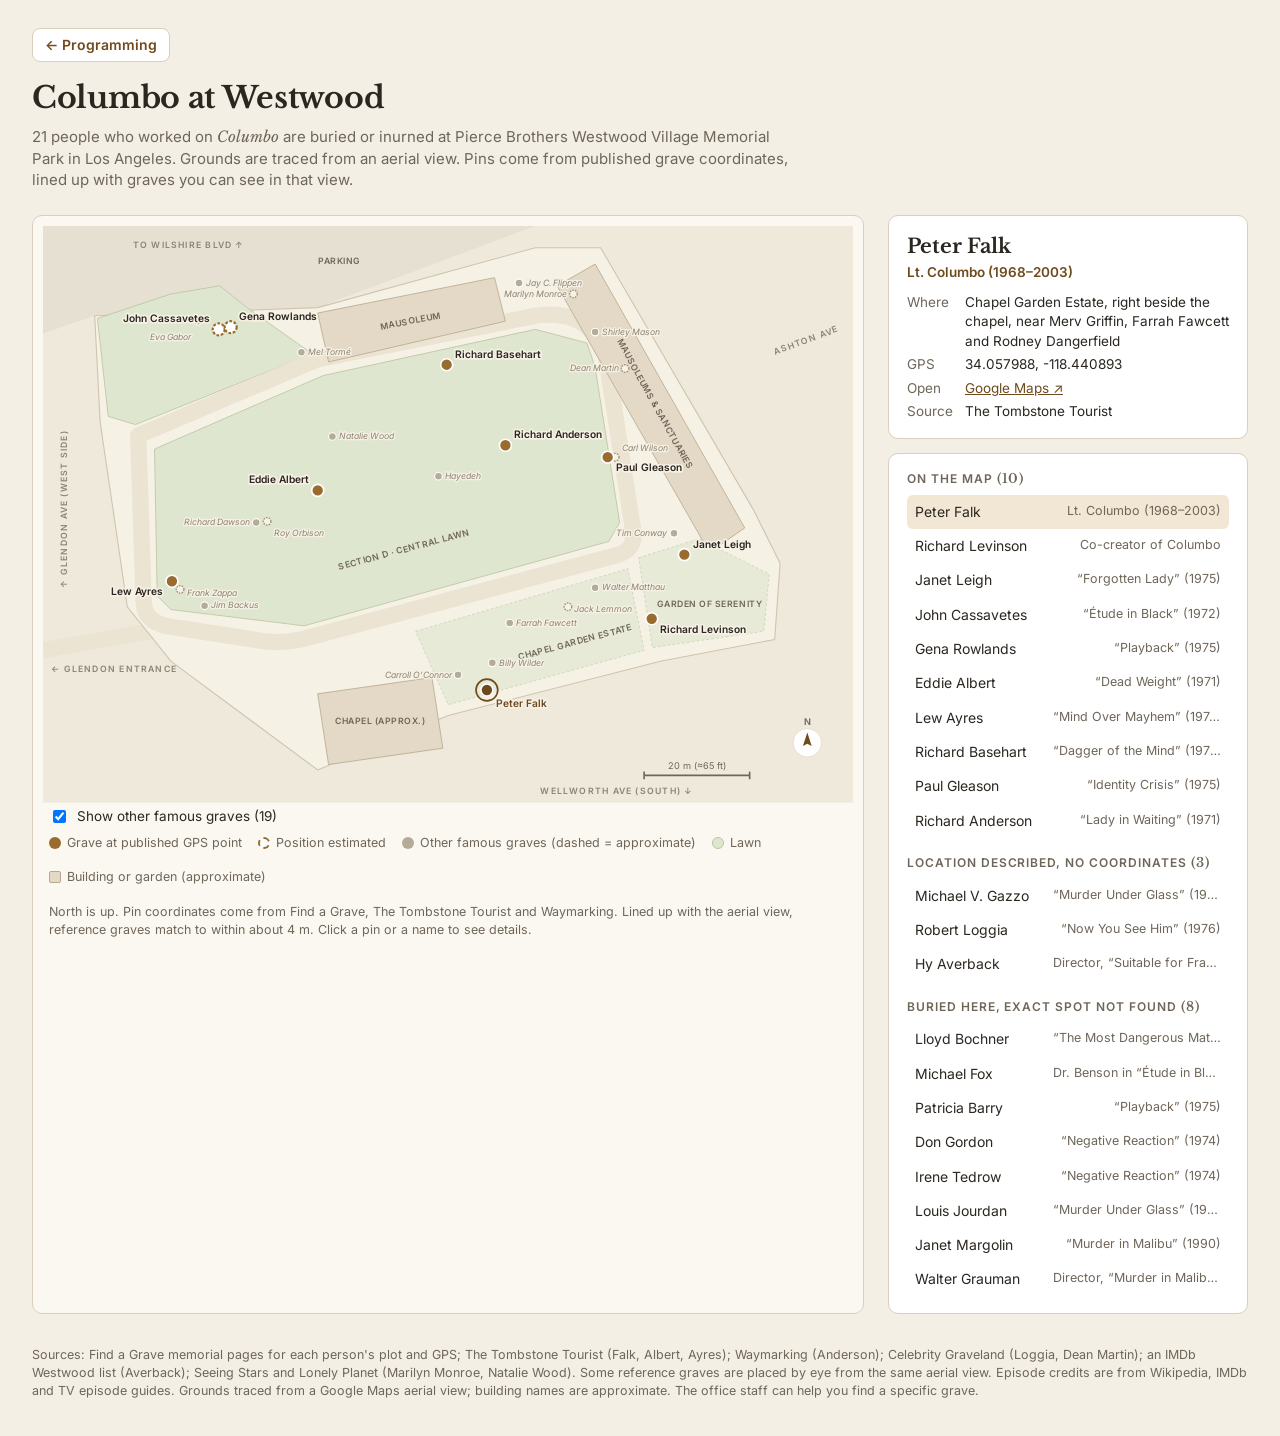
==== static/columbo-cemetery-map/index.html @ 39c3cc7c "Programming: add the Columbo Cemetery Map Co-Authored-By: Claude Opus 5.5 <noreply@anthropic.com>" ====
<!DOCTYPE html>
<html lang="en">
<head>
<meta charset="utf-8">
<meta name="viewport" content="width=device-width, initial-scale=1">
<title>Columbo at Westwood: A Grave Map</title>
<link rel="preconnect" href="https://fonts.googleapis.com">
<link href="https://fonts.googleapis.com/css2?family=Libre+Baskerville:ital,wght@0,400;0,700;1,400&family=Inter:wght@400;500;600&display=swap" rel="stylesheet">
<style>
  :root{
    --paper:#f4efe4; --ink:#2b2620; --muted:#6f665a; --line:#d8cfbd;
    --lawn:#dfe6cf; --lawn-edge:#b9c59f; --road:#ece4d3; --bldg:#e3d9c6; --bldg-edge:#b8a98d;
    --coat:#9a6b2f; --coat-dark:#6e4a1d; --pin-soft:#c9a46a;
  }
  *{box-sizing:border-box}
  html,body{margin:0;background:var(--paper);color:var(--ink);font-family:Inter,system-ui,sans-serif;font-size:15px;line-height:1.45}
  header{padding:28px 32px 8px;max-width:1280px;margin:0 auto}
  .back{display:inline-block;margin:0 0 14px;color:var(--coat-dark);font-weight:600;font-size:14px;text-decoration:none;border:1px solid var(--line);border-radius:8px;padding:6px 12px;background:#fff}
  .back:hover{background:#f1e7d4}
  h1{font-family:"Libre Baskerville",Georgia,serif;font-weight:700;font-size:30px;margin:0 0 6px;letter-spacing:-.01em}
  .dek{color:var(--muted);margin:0;max-width:760px}
  .dek em{font-family:"Libre Baskerville",Georgia,serif}
  main{display:grid;grid-template-columns:minmax(0,1fr) 360px;gap:24px;padding:16px 32px 32px;max-width:1280px;margin:0 auto}
  @media (max-width:900px){main{grid-template-columns:1fr;padding:12px 16px 24px}header{padding:20px 16px 4px}}
  .mapwrap{background:#fbf8f1;border:1px solid var(--line);border-radius:10px;padding:10px;position:relative}
  svg{width:100%;height:auto;display:block}
  .legend{display:flex;flex-wrap:wrap;gap:16px;font-size:12.5px;color:var(--muted);padding:8px 6px 2px}
  .legend span{display:inline-flex;align-items:center;gap:6px}
  .sw{width:12px;height:12px;border-radius:50%;display:inline-block}
  .note{font-size:12.5px;color:var(--muted);padding:2px 6px 4px}
  .pin{cursor:pointer}
  .pin circle.dot{fill:var(--coat);stroke:#fff;stroke-width:3;transition:r .15s}
  .pin.approx circle.dot{fill:#fff;stroke:var(--coat);stroke-width:4;stroke-dasharray:5 3}
  .pin text{font-size:19px;font-weight:600;fill:var(--ink);paint-order:stroke;stroke:#f6f1e5;stroke-width:6px;stroke-linejoin:round;pointer-events:none}
  .pin.active circle.dot{fill:var(--coat-dark)}
  .pin.active text{fill:var(--coat-dark)}
  .pin:focus{outline:none}
  .pin:focus-visible circle.dot{stroke:var(--ink)}
  .ring{fill:none;stroke:var(--coat-dark);stroke-width:3;opacity:0}
  .pin.active .ring{opacity:1}
  .area-label{font-size:16px;fill:var(--muted);letter-spacing:.06em;text-transform:uppercase;font-weight:600}
  .ref{cursor:pointer}.reflabel{font-size:16px;font-style:italic;fill:#8d8371;paint-order:stroke;stroke:#f6f1e5;stroke-width:5px;stroke-linejoin:round}.ref.active .reflabel{fill:var(--ink);font-weight:600}.ref.active circle{fill:#6f665a}.toggle{display:flex;align-items:center;gap:8px;font-size:13.5px;color:var(--ink);padding:4px 6px 0;cursor:pointer}
  .street{font-size:16px;fill:#8d8371;letter-spacing:.14em;text-transform:uppercase;font-weight:600}
  aside{display:flex;flex-direction:column;gap:14px}
  .card{background:#fff;border:1px solid var(--line);border-radius:10px;padding:16px 18px}
  .card h2{font-family:"Libre Baskerville",Georgia,serif;font-size:20px;margin:0 0 2px}
  .card .role{color:var(--coat-dark);font-weight:600;font-size:13.5px;margin:0 0 10px}
  .card dl{margin:0;display:grid;grid-template-columns:auto 1fr;gap:4px 12px;font-size:13.5px}
  .card dt{color:var(--muted)}
  .card dd{margin:0}
  .card a{color:var(--coat-dark)}
  .card .empty{color:var(--muted);font-style:italic;margin:0}
  .list h3{font-size:12px;letter-spacing:.08em;text-transform:uppercase;color:var(--muted);margin:16px 0 6px;font-weight:600}
  .list h3:first-child{margin-top:0}
  .list ul{list-style:none;margin:0;padding:0}
  .list li button{all:unset;box-sizing:border-box;width:100%;display:flex;justify-content:space-between;gap:10px;padding:7px 8px;border-radius:6px;cursor:pointer;font-size:14px}
  .list li button:hover,.list li button.active{background:#f1e7d4}
  .list li button:focus-visible{outline:2px solid var(--coat)}
  .list .ep{color:var(--muted);font-size:12.5px;text-align:right;white-space:nowrap;overflow:hidden;text-overflow:ellipsis;max-width:55%}
  .count{font-family:"Libre Baskerville",Georgia,serif;font-size:13px;color:var(--muted)}
  footer{max-width:1280px;margin:0 auto;padding:0 32px 36px;font-size:12.5px;color:var(--muted)}
  footer a{color:var(--muted)}
</style>
</head>
<body>
<header>
  <a class="back" href="../programming/">← Programming</a>
  <h1>Columbo at Westwood</h1>
  <p class="dek">21 people who worked on <em>Columbo</em> are buried or inurned at Pierce Brothers Westwood Village Memorial Park in Los Angeles. Grounds are traced from an aerial view. Pins come from published grave coordinates, lined up with graves you can see in that view.</p>
</header>

<main>
  <section class="mapwrap" aria-label="Cemetery map">
    <svg id="map" viewBox="95 0 1489 1060" role="img" aria-label="Schematic map of Westwood Village Memorial Park with Columbo-related graves"></svg>
    <label class="toggle"><input type="checkbox" id="toggleRefs" checked> Show other famous graves (19)</label>
    <div class="legend">
      <span><i class="sw" style="background:var(--coat)"></i>Grave at published GPS point</span>
      <span><i class="sw" style="background:#fff;border:2px dashed var(--coat)"></i>Position estimated</span><span><i class="sw" style="background:#b5ab99"></i>Other famous graves (dashed = approximate)</span>
      <span><i class="sw" style="background:var(--lawn);border:1px solid var(--lawn-edge)"></i>Lawn</span>
      <span><i class="sw" style="background:var(--bldg);border:1px solid var(--bldg-edge);border-radius:2px"></i>Building or garden (approximate)</span>
    </div>
    <p class="note">North is up. Pin coordinates come from Find a Grave, The Tombstone Tourist and Waymarking. Lined up with the aerial view, reference graves match to within about 4 m. Click a pin or a name to see details.</p>
  </section>

  <aside>
    <div class="card" id="detail" aria-live="polite">
      <p class="empty">Pick someone on the map or in the list.</p>
    </div>
    <div class="card list" id="list"></div>
  </aside>
</main>

<footer>
  Sources: Find a Grave memorial pages for each person's plot and GPS; The Tombstone Tourist (Falk, Albert, Ayres); Waymarking (Anderson); Celebrity Graveland (Loggia, Dean Martin); an IMDb Westwood list (Averback); Seeing Stars and Lonely Planet (Marilyn Monroe, Natalie Wood). Some reference graves are placed by eye from the same aerial view. Episode credits are from Wikipedia, IMDb and TV episode guides. Grounds traced from a Google Maps aerial view; building names are approximate. The office staff can help you find a specific grave.
</footer>

<script>
const PEOPLE = [
  // ---- pinned (published GPS) ----
  {id:"falk", px:911, py:853, name:"Peter Falk", role:"Lt. Columbo (1968–2003)", lat:34.057988, lon:-118.440893, where:"Chapel Garden Estate, right beside the chapel, near Merv Griffin, Farrah Fawcett and Rodney Dangerfield", src:"The Tombstone Tourist", group:"pinned", lx:10, ly:20},
  {id:"levinson", px:1214, py:722, name:"Richard Levinson", role:"Co-creator of Columbo", lat:34.0580482, lon:-118.440567, where:"Garden of Serenity (new memorial garden)", src:"Find a Grave", group:"pinned", lx:10, ly:16},
  {id:"leigh", px:1274, py:604, name:"Janet Leigh", role:"“Forgotten Lady” (1975)", lat:34.0581392, lon:-118.4405086, where:"Garden of Serenity, wall niche, next to Jack Klugman", src:"Find a Grave", group:"pinned", lx:10, ly:-8},
  {id:"cassavetes", px:418, py:190, name:"John Cassavetes", role:"“Étude in Black” (1972)", lat:34.0588117, lon:-118.4414803, where:"Lot 308, beside his wife Gena Rowlands. Find a Grave's GPS point falls in the parking lot, so this pin is estimated: Lot 308 is two lots from Eva Gabor (Lot 306).", src:"Find a Grave (lot number)", group:"approx", dx:0, lx:-10, ly:-8, anchor:"end"},
  {id:"rowlands", px:440, py:186, name:"Gena Rowlands", role:"“Playback” (1975)", lat:34.0588117, lon:-118.4414803, where:"Lot 308, beside her husband John Cassavetes. Find a Grave's GPS point falls in the parking lot, so this pin is estimated: Lot 308 is two lots from Eva Gabor (Lot 306).", src:"Find a Grave (lot number)", group:"approx", dx:0, lx:10, ly:-8},
  {id:"albert", px:600, py:486, name:"Eddie Albert", role:"“Dead Weight” (1971)", lat:34.058354, lon:-118.441258, where:"Section D, the central lawn, slightly right of the large tree. Find a Grave lists it as Lot 61.", src:"The Tombstone Tourist / Find a Grave", group:"pinned", lx:-10, ly:-8, anchor:"end"},
  {id:"ayres", px:332, py:653, name:"Lew Ayres", role:"“Mind Over Mayhem” (1974)", lat:34.058257, lon:-118.441542, where:"Section D, about 20 ft into the lawn. Frank Zappa's unmarked grave is just to his right.", src:"The Tombstone Tourist", group:"pinned", lx:-10, ly:16, anchor:"end"},
  {id:"basehart", px:837, py:255, name:"Richard Basehart", role:"“Dagger of the Mind” (1972)", lat:34.0585115, lon:-118.4410107, where:"The small central ash garden, three down on the right", src:"Find a Grave", group:"pinned", lx:10, ly:-8},
  {id:"gleason", px:1133, py:425, name:"Paul Gleason", role:"“Identity Crisis” (1975)", lat:34.0583164, lon:-118.4406742, where:"Section D #40, directly left of Carl Wilson", src:"Find a Grave / Celebrity Graveland", group:"pinned", lx:10, ly:16},
  {id:"anderson", px:945, py:403, name:"Richard Anderson", role:"“Lady in Waiting” (1971)", lat:34.058367, lon:-118.440883, where:"Grave marker at the Waymarking coordinates (N 34° 03.502′ W 118° 26.453′)", src:"Waymarking", group:"pinned", lx:10, ly:-8},
  {id:"gazzo", name:"Michael V. Gazzo", role:"“Murder Under Glass” (1978)", where:"Room of Prayer, inside the mausoleum. Published coordinates for the room fall outside the grounds, so he isn't pinned.", src:"La Morgue Files", group:"described"},

  // ---- location described, no coordinates ----
  {id:"loggia", name:"Robert Loggia", role:"“Now You See Him” (1976)", where:"An outdoor corridor just south of the Sanctuary of Remembrance, on the east side of the park. Top row, on the right as you enter, two spaces from the far end.", src:"Celebrity Graveland", group:"described"},
  {id:"averback", name:"Hy Averback", role:"Director, “Suitable for Framing” (1971)", where:"Rear flower garden, wall niche", src:"IMDb Westwood list", group:"described"},

  // ---- interred here, plot not published ----
  {id:"bochner", name:"Lloyd Bochner", role:"“The Most Dangerous Match” (1973)", where:"Interred at Westwood; no published plot location found", src:"Wikipedia; Kurt's Historic Sites", group:"unknown"},
  {id:"fox", name:"Michael Fox", role:"Dr. Benson in “Étude in Black” & “The Most Dangerous Match”", where:"Interred at Westwood; no published plot location found", src:"Find a Grave memorial #11489706", group:"unknown"},
  {id:"barry", name:"Patricia Barry", role:"“Playback” (1975)", where:"Interred at Westwood; no published plot location found", src:"Wikipedia; Kurt's Historic Sites", group:"unknown"},
  {id:"gordon", name:"Don Gordon", role:"“Negative Reaction” (1974)", where:"Interred at Westwood; no published plot location found", src:"Wikipedia", group:"unknown"},
  {id:"tedrow", name:"Irene Tedrow", role:"“Negative Reaction” (1974)", where:"Interred at Westwood; no published plot location found", src:"Wikipedia", group:"unknown"},
  {id:"jourdan", name:"Louis Jourdan", role:"“Murder Under Glass” (1978)", where:"Interred at Westwood next to his wife Berthe and their son; plot location not published", src:"WikiTree; Wikipedia", group:"unknown"},
  {id:"margolin", name:"Janet Margolin", role:"“Murder in Malibu” (1990)", where:"Interred at Westwood; no published plot location found", src:"Wikipedia; Find a Grave #9466", group:"unknown"},
  {id:"grauman", name:"Walter Grauman", role:"Director, “Murder in Malibu” (1990)", where:"Interred at Westwood; no published plot location found", src:"Find a Grave #143967864", group:"unknown"}
];

// ---- base: traced from an aerial view; coordinates are image pixels (≈9.7 px per metre, north up) ----
const NS="http://www.w3.org/2000/svg";
const svg=document.getElementById("map");
function el(tag,attrs,parent){const e=document.createElementNS(NS,tag);for(const k in attrs)e.setAttribute(k,attrs[k]);(parent||svg).appendChild(e);return e;}
function txt(s,attrs,parent){const t=el("text",attrs,parent);t.textContent=s;return t;}
const poly=(pts,attrs)=>el("polygon",Object.assign({points:pts},attrs));

el("rect",{x:0,y:0,width:1584,height:1060,fill:"#efe9dc"});
// surroundings
poly("0,0 1000,0 600,150 190,165 0,230",{fill:"#e6e0d2"});
txt("Parking",{x:640,y:70,class:"area-label","text-anchor":"middle"});
txt("Ashton Ave",{x:1500,y:215,class:"street","text-anchor":"middle",transform:"rotate(-20 1500 215)"});
txt("To Wilshire Blvd ↑",{x:260,y:40,class:"street"});
el("path",{d:"M95,780 L320,740",stroke:"var(--road)","stroke-width":30,fill:"none"});
txt("← Glendon entrance",{x:110,y:820,class:"street"});
txt("↑ Glendon Ave (west side)",{x:140,y:520,class:"street",transform:"rotate(-90 140 520)","text-anchor":"middle"});
txt("Wellworth Ave (south) ↓",{x:1150,y:1045,class:"street","text-anchor":"middle"});
// grounds outline
poly("190,165 600,150 1000,40 1120,40 1400,520 1450,620 1440,760 1230,800 840,900 600,1000 330,800 250,700 200,360",{fill:"#f6f1e5",stroke:"#cfc4ad","stroke-width":2});
// NW garden
poly("195,170 330,125 420,110 470,150 590,235 265,365 215,350",{fill:"var(--lawn)",stroke:"var(--lawn-edge)","stroke-width":1.5});
// loop road
el("path",{d:"M270,385 L600,245 L1000,165 Q1100,150 1130,240 L1180,560 Q1185,595 1150,605 L570,760 Q530,770 480,760 L320,735 Q280,725 280,690 Z",fill:"none",stroke:"var(--road)","stroke-width":30,"stroke-linejoin":"round"});
// central lawn
poly("300,410 610,275 1000,190 1095,215 1110,260 1155,545 1135,580 575,735 330,705 305,680",{fill:"var(--lawn)",stroke:"var(--lawn-edge)","stroke-width":1.5});
txt("Section D · central lawn",{x:760,y:600,class:"area-label","text-anchor":"middle",transform:"rotate(-15 760 600)"});
// buildings & gardens (approximate)
const bstyle={fill:"var(--bldg)",stroke:"var(--bldg-edge)","stroke-width":1.5};
poly("600,160 925,95 945,175 620,250",bstyle);
txt("Mausoleum",{x:772,y:180,class:"area-label","text-anchor":"middle",transform:"rotate(-11 772 180)"});
poly("1040,110 1110,70 1385,555 1320,600",bstyle);
txt("Mausoleums & sanctuaries",{x:1215,y:330,class:"area-label","text-anchor":"middle",transform:"rotate(61 1215 330)"});
poly("780,745 1170,630 1200,780 840,880",{fill:"#e8ead8",stroke:"var(--lawn-edge)","stroke-dasharray":"5 4"});
txt("Chapel Garden Estate",{x:1075,y:770,class:"area-label","text-anchor":"middle",transform:"rotate(-15 1075 770)"});
poly("1190,610 1300,575 1430,640 1420,745 1215,775",{fill:"#e8ead8",stroke:"var(--lawn-edge)","stroke-dasharray":"5 4"});
txt("Garden of Serenity",{x:1320,y:700,class:"area-label","text-anchor":"middle"});
poly("600,860 810,830 830,960 620,990",bstyle);
txt("Chapel (approx.)",{x:715,y:915,class:"area-label","text-anchor":"middle"});

// ---- other famous graves (reference) ----
const REFS=[
 {n:"Marilyn Monroe",k:"Actress",x:1070,y:125,a:"end",ap:1,w:"Corridor of Memories, Crypt 24, in the mausoleum near the northeast corner. Placed approximately: published GPS points for this mausoleum fall outside the grounds."},
 {n:"Dean Martin",k:"Singer & actor",x:1165,y:262,a:"end",ap:1,w:"Sanctuary of Love on the east side: left side, 3 tiers up, 4 spaces from the entrance. Placed approximately."},
 {n:"Natalie Wood",k:"Actress",x:627,y:387,a:"start",w:"Section D #60, near the centre of the lawn (Find a Grave GPS)."},
 {n:"Eva Gabor",k:"Actress",x:380,y:175,a:"end",dy:30,w:"Lot 306 (shown on the aerial view)."},
 {n:"Mel Tormé",k:"Singer",x:570,y:232,a:"start",w:"Shown on the aerial view."},
 {n:"Jay C. Flippen",k:"Actor",x:970,y:105,a:"start",w:"Shown on the aerial view."},
 {n:"Shirley Mason",k:"Silent-film actress",x:1110,y:195,a:"start",w:"Shown on the aerial view."},
 {n:"Hayedeh",k:"Iranian singer",x:822,y:460,a:"start",w:"Shown on the aerial view."},
 {n:"Richard Dawson",k:"Family Feud host",x:487,y:545,a:"end",w:"Section C, just west of Roy Orbison (shown on the aerial view)."},
 {n:"Roy Orbison",k:"Singer (unmarked grave)",x:507,y:543,a:"start",dy:22,ap:1,w:"Unmarked grave just east of Richard Dawson. Placed approximately."},
 {n:"Jim Backus",k:"Actor (Gilligan's Island)",x:392,y:698,a:"start",w:"Section D #203 (shown on the aerial view)."},
 {n:"Frank Zappa",k:"Musician (unmarked grave)",x:347,y:668,a:"start",dy:8,ap:1,w:"Unmarked grave just to the right of Lew Ayres's marker. Placed approximately."},
 {n:"Carl Wilson",k:"The Beach Boys",x:1147,y:425,a:"start",dy:-16,ap:1,w:"Directly right of Paul Gleason in Section D. Placed approximately."},
 {n:"Walter Matthau",k:"Actor",x:1110,y:665,a:"start",w:"Chapel Garden Estate (shown on the aerial view)."},
 {n:"Jack Lemmon",k:"Actor",x:1060,y:700,a:"start",dy:4,ap:1,w:"Chapel Garden Estate, near his co-star Walter Matthau. Placed approximately."},
 {n:"Farrah Fawcett",k:"Actress",x:953,y:730,a:"start",w:"Chapel Garden Estate (shown on the aerial view)."},
 {n:"Billy Wilder",k:"Director",x:921,y:803,a:"start",w:"Chapel Garden Estate, between Carroll O'Connor and Peter Falk (Find a Grave GPS). His marker reads “I'm a writer, but then, nobody's perfect.”"},
 {n:"Carroll O'Connor",k:"Actor (All in the Family)",x:858,y:825,a:"end",w:"Chapel Garden Estate (shown on the aerial view)."},
 {n:"Tim Conway",k:"Comedian",x:1255,y:565,a:"end",w:"Shown on the aerial view."}
];
const refLayer=el("g",{id:"refs"});
const refEls={};
REFS.forEach((r,i)=>{
  const g=el("g",{class:"ref",tabindex:0,role:"button","aria-label":r.n},refLayer);
  el("circle",{cx:r.x,cy:r.y,r:7,fill:r.ap?"#f6f1e5":"#b5ab99",stroke:r.ap?"#9f957f":"#fff","stroke-width":r.ap?2.5:2,"stroke-dasharray":r.ap?"3 2":"none"},g);
  txt(r.n,{x:r.x+(r.a==="end"?-12:12),y:r.y+5+(r.dy||0),"text-anchor":r.a,class:"reflabel"},g);
  g.addEventListener("click",()=>selectRef(i));
  g.addEventListener("keydown",e=>{if(e.key==="Enter"||e.key===" "){e.preventDefault();selectRef(i);}});
  refEls[i]=g;
});

// compass + scale bar (20 m ≈ 194 px)
const cg=el("g",{transform:"translate(1500 950)"});
el("circle",{cx:0,cy:0,r:26,fill:"#fff",stroke:"var(--line)"},cg);
el("path",{d:"M0,-19 L8,6 L0,2 L-8,6 Z",fill:"var(--coat-dark)"},cg);
txt("N",{x:0,y:-32,"text-anchor":"middle","font-size":17,"font-weight":600,fill:"var(--muted)"},cg);
const sb=el("g",{transform:"translate(1200 1010)"});
el("line",{x1:0,y1:0,x2:194,y2:0,stroke:"var(--muted)","stroke-width":3},sb);
el("line",{x1:0,y1:-7,x2:0,y2:7,stroke:"var(--muted)","stroke-width":3},sb);
el("line",{x1:194,y1:-7,x2:194,y2:7,stroke:"var(--muted)","stroke-width":3},sb);
txt("20 m (≈65 ft)",{x:97,y:-12,"text-anchor":"middle","font-size":17,fill:"var(--muted)"},sb);

// ---- pins ----
const pinEls={};
PEOPLE.filter(p=>p.px).forEach(p=>{
  const g=el("g",{class:"pin"+(p.group==="approx"?" approx":""),tabindex:0,role:"button","aria-label":p.name+", "+p.role});
  const x=p.px, y=p.py, k=1.6;
  el("circle",{class:"ring",cx:x,cy:y,r:20},g);
  el("circle",{class:"dot",cx:x,cy:y,r:11},g);
  txt(p.name,{x:x+(p.lx||10)*k,y:y+(p.ly||4)*k,"text-anchor":p.anchor||"start"},g);
  g.addEventListener("click",()=>select(p.id));
  g.addEventListener("keydown",e=>{if(e.key==="Enter"||e.key===" "){e.preventDefault();select(p.id);}});
  pinEls[p.id]=g;
});

// ---- list ----
const groups=[
  ["pinned","On the map",p=>p.group==="pinned"||p.group==="approx"],
  ["described","Location described, no coordinates",p=>p.group==="described"],
  ["unknown","Buried here, exact spot not found",p=>p.group==="unknown"]
];
const list=document.getElementById("list");
const btns={};
groups.forEach(([key,label,fn])=>{
  const items=PEOPLE.filter(fn);
  const h=document.createElement("h3");h.innerHTML=label+' <span class="count">('+items.length+')</span>';list.appendChild(h);
  const ul=document.createElement("ul");
  items.forEach(p=>{
    const li=document.createElement("li");const b=document.createElement("button");
    b.innerHTML='<span>'+p.name+'</span><span class="ep">'+p.role+'</span>';
    b.addEventListener("click",()=>select(p.id));
    btns[p.id]=b;li.appendChild(b);ul.appendChild(li);
  });
  list.appendChild(ul);
});

// ---- detail ----
const detail=document.getElementById("detail");
function select(id){
  const p=PEOPLE.find(q=>q.id===id);
  Object.values(refEls).forEach(g=>g.classList.remove("active"));
  Object.values(pinEls).forEach(g=>g.classList.remove("active"));
  Object.values(btns).forEach(b=>b.classList.remove("active"));
  if(pinEls[id]){pinEls[id].classList.add("active");pinEls[id].parentNode.appendChild(pinEls[id]);}
  btns[id].classList.add("active");
  let rows='<dt>Where</dt><dd>'+p.where+'</dd>';
  if(p.lat){
    rows+='<dt>GPS</dt><dd>'+p.lat.toFixed(6)+', '+p.lon.toFixed(6)+'</dd>';
    rows+='<dt>Open</dt><dd><a href="https://www.google.com/maps?q='+p.lat+','+p.lon+'" target="_blank" rel="noopener">Google Maps ↗</a></dd>';
  }
  rows+='<dt>Source</dt><dd>'+p.src+'</dd>';
  detail.innerHTML='<h2>'+p.name+'</h2><p class="role">'+p.role+'</p><dl>'+rows+'</dl>';
}
function selectRef(i){
  const r=REFS[i];
  Object.values(pinEls).forEach(g=>g.classList.remove("active"));
  Object.values(btns).forEach(b=>b.classList.remove("active"));
  Object.values(refEls).forEach(g=>g.classList.remove("active"));
  refEls[i].classList.add("active");
  detail.innerHTML='<h2>'+r.n+'</h2><p class="role" style="color:var(--muted)">'+r.k+' · not in Columbo, shown for reference</p><dl><dt>Where</dt><dd>'+r.w+'</dd></dl>';
}
document.getElementById("toggleRefs").addEventListener("change",e=>{document.getElementById("refs").style.display=e.target.checked?"":"none";});
select("falk");
</script>
</body>
</html>
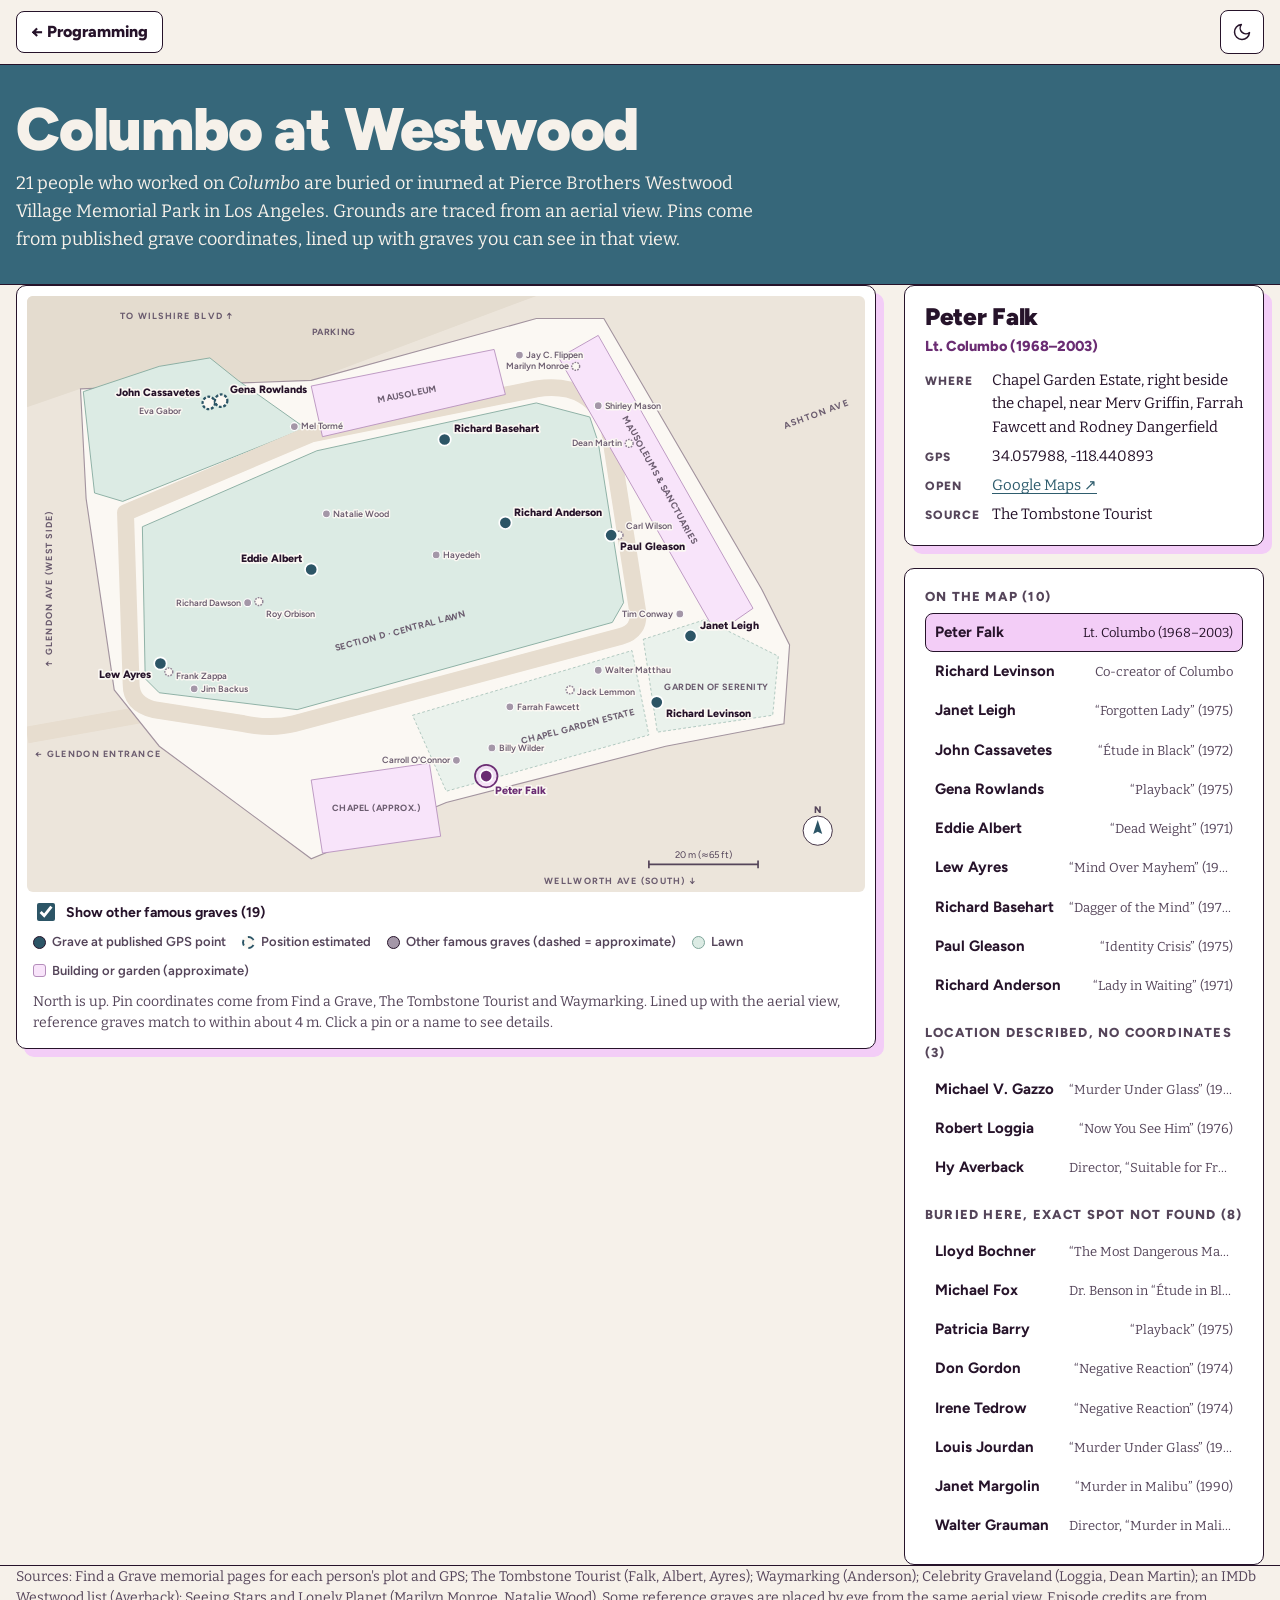
==== commit d0ce8c5c: "Columbo Cemetery Map: Sketchbook design system (site tokens, fonts, teal hero, dark mode) Co-Authore" ====
--- a/static/columbo-cemetery-map/index.html
+++ b/static/columbo-cemetery-map/index.html
@@ -4,80 +4,164 @@
 <meta charset="utf-8">
 <meta name="viewport" content="width=device-width, initial-scale=1">
 <title>Columbo at Westwood: A Grave Map</title>
+<meta name="description" content="A map of the 21 people who worked on Columbo and are buried at Westwood Village Memorial Park in Los Angeles.">
+<script>
+  (function(){
+    var t = null; try { t = localStorage.getItem('theme'); } catch(e) {}
+    if (t === 'dark' || (!t && window.matchMedia && matchMedia('(prefers-color-scheme: dark)').matches)) document.documentElement.classList.add('dark');
+  })();
+</script>
+<link rel="stylesheet" href="../css/tokens.css?v=20261124">
 <link rel="preconnect" href="https://fonts.googleapis.com">
-<link href="https://fonts.googleapis.com/css2?family=Libre+Baskerville:ital,wght@0,400;0,700;1,400&family=Inter:wght@400;500;600&display=swap" rel="stylesheet">
+<link rel="preconnect" href="https://fonts.gstatic.com" crossorigin>
+<link rel="stylesheet" href="https://fonts.googleapis.com/css2?family=Bitter:ital,wght@0,400;0,600;1,400&family=Figtree:wght@600;700;800;900&display=swap">
 <style>
+  /* Map colours, built on the Sketchbook tokens */
   :root{
-    --paper:#f4efe4; --ink:#2b2620; --muted:#6f665a; --line:#d8cfbd;
-    --lawn:#dfe6cf; --lawn-edge:#b9c59f; --road:#ece4d3; --bldg:#e3d9c6; --bldg-edge:#b8a98d;
-    --coat:#9a6b2f; --coat-dark:#6e4a1d; --pin-soft:#c9a46a;
+    --m-bg:#ece5db; --m-out:#e4dccf; --m-ground:#fbf8f3; --m-ground-edge:#a3949f;
+    --m-lawn:#dcebe4; --m-lawn-edge:#7fa69b; --m-garden:#eaf2ec; --m-road:#e7ddcf;
+    --m-bldg:var(--lilac-soft); --m-bldg-edge:#b48dbb;
+    --m-label:#6a5b6e; --m-halo:#fbf8f3;
+    --pin:var(--accent-strong); --pin-edge:#fff; --pin-active:var(--lilac-text);
+    --ref:#a497a8; --ref-edge:#fff; --ref-ap:#fbf8f3; --ref-ap-edge:#8d7f91;
+  }
+  html.dark{
+    --m-bg:#12202a; --m-out:#172831; --m-ground:#1b2c34; --m-ground-edge:#5d7079;
+    --m-lawn:#203d3c; --m-lawn-edge:#4b7a72; --m-garden:#1f3536; --m-road:#2a3d45;
+    --m-bldg:#352a3c; --m-bldg-edge:#7f6188;
+    --m-label:#b3a9b8; --m-halo:#1b2c34;
+    --pin:var(--accent); --pin-edge:#15232a; --pin-active:var(--lilac);
+    --ref:#857a8a; --ref-edge:#15232a; --ref-ap:#1b2c34; --ref-ap-edge:#9a8f9e;
   }
   *{box-sizing:border-box}
-  html,body{margin:0;background:var(--paper);color:var(--ink);font-family:Inter,system-ui,sans-serif;font-size:15px;line-height:1.45}
-  header{padding:28px 32px 8px;max-width:1280px;margin:0 auto}
-  .back{display:inline-block;margin:0 0 14px;color:var(--coat-dark);font-weight:600;font-size:14px;text-decoration:none;border:1px solid var(--line);border-radius:8px;padding:6px 12px;background:#fff}
-  .back:hover{background:#f1e7d4}
-  h1{font-family:"Libre Baskerville",Georgia,serif;font-weight:700;font-size:30px;margin:0 0 6px;letter-spacing:-.01em}
-  .dek{color:var(--muted);margin:0;max-width:760px}
-  .dek em{font-family:"Libre Baskerville",Georgia,serif}
-  main{display:grid;grid-template-columns:minmax(0,1fr) 360px;gap:24px;padding:16px 32px 32px;max-width:1280px;margin:0 auto}
-  @media (max-width:900px){main{grid-template-columns:1fr;padding:12px 16px 24px}header{padding:20px 16px 4px}}
-  .mapwrap{background:#fbf8f1;border:1px solid var(--line);border-radius:10px;padding:10px;position:relative}
+  html,body{margin:0}
+  body{background:var(--bg);color:var(--text);font-family:var(--font-body);line-height:1.55;font-size:16px}
+  a{color:var(--accent-text);text-underline-offset:3px}
+  :focus-visible{outline:3px solid var(--accent);outline-offset:3px}
+  .wrap{max-width:1280px;margin:0 auto;padding:0 16px}
+
+  .topbar{border-bottom:1.5px solid var(--line)}
+  .topbar .wrap{display:flex;align-items:center;gap:12px;min-height:64px}
+  .back{font-family:var(--font-display);font-weight:800;color:var(--text);text-decoration:none;border:1.5px solid var(--line);border-radius:var(--radius-button);padding:8px 14px;background:var(--card)}
+  .back:hover{background:var(--lilac);color:var(--on-lilac)}
+  .spacer{flex:1}
+  .iconbtn{width:44px;height:44px;display:grid;place-items:center;border:1.5px solid var(--line);border-radius:var(--radius-button);background:var(--card);color:var(--text);cursor:pointer}
+  .iconbtn:hover{background:var(--lilac);color:var(--on-lilac)}
+  .iconbtn svg{width:20px;height:20px}
+  html.dark .icon-moon,html:not(.dark) .icon-sun{display:none}
+
+  header.hero{background:var(--band);color:var(--on-band);border-bottom:1.5px solid var(--line)}
+  .hero .wrap{padding-top:34px;padding-bottom:30px}
+  .hero h1{font-family:var(--font-display);font-weight:900;font-size:clamp(34px,5.6vw,60px);line-height:1.02;letter-spacing:-1.2px;margin:0 0 10px}
+  .hero p{font-size:18px;margin:0;max-width:760px}
+
+  main{display:grid;grid-template-columns:minmax(0,1fr) 360px;gap:28px;padding-top:28px;padding-bottom:12px;align-items:start}
+  @media (max-width:900px){main{grid-template-columns:1fr}}
+  .mapwrap{background:var(--card);border:1.5px solid var(--line);border-radius:var(--radius);box-shadow:var(--shadow);padding:10px;position:relative}
   svg{width:100%;height:auto;display:block}
-  .legend{display:flex;flex-wrap:wrap;gap:16px;font-size:12.5px;color:var(--muted);padding:8px 6px 2px}
+  #map{border-radius:6px}
+  #map text{font-family:var(--font-display)}
+  .legend{display:flex;flex-wrap:wrap;gap:8px 16px;font-family:var(--font-display);font-weight:600;font-size:13px;color:var(--muted);padding:8px 6px 2px}
   .legend span{display:inline-flex;align-items:center;gap:6px}
-  .sw{width:12px;height:12px;border-radius:50%;display:inline-block}
-  .note{font-size:12.5px;color:var(--muted);padding:2px 6px 4px}
+  .sw{width:13px;height:13px;border-radius:50%;display:inline-block;border:1.5px solid var(--line)}
+  .note{font-size:14px;color:var(--muted);padding:2px 6px 4px;margin:6px 0 0}
   .pin{cursor:pointer}
-  .pin circle.dot{fill:var(--coat);stroke:#fff;stroke-width:3;transition:r .15s}
-  .pin.approx circle.dot{fill:#fff;stroke:var(--coat);stroke-width:4;stroke-dasharray:5 3}
-  .pin text{font-size:19px;font-weight:600;fill:var(--ink);paint-order:stroke;stroke:#f6f1e5;stroke-width:6px;stroke-linejoin:round;pointer-events:none}
-  .pin.active circle.dot{fill:var(--coat-dark)}
-  .pin.active text{fill:var(--coat-dark)}
+  .pin circle.dot{fill:var(--pin);stroke:var(--pin-edge);stroke-width:3;transition:r .15s}
+  .pin.approx circle.dot{fill:var(--m-ground);stroke:var(--pin);stroke-width:4;stroke-dasharray:5 3}
+  .pin text{font-size:19px;font-weight:800;fill:var(--text);paint-order:stroke;stroke:var(--m-halo);stroke-width:6px;stroke-linejoin:round;pointer-events:none}
+  .pin.active circle.dot{fill:var(--pin-active)}
+  .pin.approx.active circle.dot{fill:var(--lilac);stroke:var(--pin-active)}
+  .pin.active text{fill:var(--pin-active)}
   .pin:focus{outline:none}
-  .pin:focus-visible circle.dot{stroke:var(--ink)}
-  .ring{fill:none;stroke:var(--coat-dark);stroke-width:3;opacity:0}
+  .pin:focus-visible circle.dot{stroke:var(--text)}
+  .ring{fill:var(--lilac);fill-opacity:.55;stroke:var(--pin-active);stroke-width:3;opacity:0}
   .pin.active .ring{opacity:1}
-  .area-label{font-size:16px;fill:var(--muted);letter-spacing:.06em;text-transform:uppercase;font-weight:600}
-  .ref{cursor:pointer}.reflabel{font-size:16px;font-style:italic;fill:#8d8371;paint-order:stroke;stroke:#f6f1e5;stroke-width:5px;stroke-linejoin:round}.ref.active .reflabel{fill:var(--ink);font-weight:600}.ref.active circle{fill:#6f665a}.toggle{display:flex;align-items:center;gap:8px;font-size:13.5px;color:var(--ink);padding:4px 6px 0;cursor:pointer}
-  .street{font-size:16px;fill:#8d8371;letter-spacing:.14em;text-transform:uppercase;font-weight:600}
-  aside{display:flex;flex-direction:column;gap:14px}
-  .card{background:#fff;border:1px solid var(--line);border-radius:10px;padding:16px 18px}
-  .card h2{font-family:"Libre Baskerville",Georgia,serif;font-size:20px;margin:0 0 2px}
-  .card .role{color:var(--coat-dark);font-weight:600;font-size:13.5px;margin:0 0 10px}
-  .card dl{margin:0;display:grid;grid-template-columns:auto 1fr;gap:4px 12px;font-size:13.5px}
-  .card dt{color:var(--muted)}
+  .area-label{font-size:16px;fill:var(--m-label);letter-spacing:.06em;text-transform:uppercase;font-weight:700}
+  .ref{cursor:pointer}
+  .reflabel{font-size:16px;font-weight:600;fill:var(--m-label);paint-order:stroke;stroke:var(--m-halo);stroke-width:5px;stroke-linejoin:round}
+  .ref.active .reflabel{fill:var(--text);font-weight:800}
+  .ref.active circle:not(.hit){fill:var(--muted)}
+  .toggle{display:flex;align-items:center;gap:8px;font-family:var(--font-display);font-weight:700;font-size:14px;color:var(--text);padding:8px 6px 0;cursor:pointer}
+  .toggle input{accent-color:var(--accent-strong);width:18px;height:18px}
+  .street{font-size:16px;fill:var(--m-label);letter-spacing:.14em;text-transform:uppercase;font-weight:700}
+  aside{display:flex;flex-direction:column;gap:22px}
+  .card{background:var(--card);border:1.5px solid var(--line);border-radius:var(--radius);padding:18px 20px}
+  #detail{box-shadow:var(--shadow)}
+  .card h2{font-family:var(--font-display);font-weight:900;font-size:24px;line-height:1.12;letter-spacing:-.3px;margin:0 0 4px}
+  .card .role{font-family:var(--font-display);color:var(--lilac-text);font-weight:800;font-size:14.5px;margin:0 0 12px}
+  .card dl{margin:0;display:grid;grid-template-columns:auto 1fr;gap:6px 12px;font-size:15px}
+  .card dt{font-family:var(--font-display);font-weight:800;font-size:12px;letter-spacing:1px;text-transform:uppercase;color:var(--muted);padding-top:3px}
   .card dd{margin:0}
-  .card a{color:var(--coat-dark)}
   .card .empty{color:var(--muted);font-style:italic;margin:0}
-  .list h3{font-size:12px;letter-spacing:.08em;text-transform:uppercase;color:var(--muted);margin:16px 0 6px;font-weight:600}
+  .list h3{font-family:var(--font-display);font-size:13px;letter-spacing:1.2px;text-transform:uppercase;color:var(--muted);margin:18px 0 6px;font-weight:800}
   .list h3:first-child{margin-top:0}
   .list ul{list-style:none;margin:0;padding:0}
-  .list li button{all:unset;box-sizing:border-box;width:100%;display:flex;justify-content:space-between;gap:10px;padding:7px 8px;border-radius:6px;cursor:pointer;font-size:14px}
-  .list li button:hover,.list li button.active{background:#f1e7d4}
-  .list li button:focus-visible{outline:2px solid var(--coat)}
-  .list .ep{color:var(--muted);font-size:12.5px;text-align:right;white-space:nowrap;overflow:hidden;text-overflow:ellipsis;max-width:55%}
-  .count{font-family:"Libre Baskerville",Georgia,serif;font-size:13px;color:var(--muted)}
-  footer{max-width:1280px;margin:0 auto;padding:0 32px 36px;font-size:12.5px;color:var(--muted)}
+  .list li button{all:unset;box-sizing:border-box;width:100%;display:flex;justify-content:space-between;align-items:baseline;gap:10px;padding:7px 9px;border:1.5px solid transparent;border-radius:var(--radius-button);cursor:pointer;font-family:var(--font-display);font-weight:700;font-size:15px;color:var(--text)}
+  .list li button:hover{background:var(--lilac-soft);color:var(--on-lilac)}
+  .list li button.active{background:var(--lilac);color:var(--on-lilac);border-color:var(--line)}
+  .list li button:hover .ep,.list li button.active .ep{color:var(--on-lilac)}
+  .list li button:focus-visible{outline:3px solid var(--accent);outline-offset:1px}
+  .list .ep{font-family:var(--font-body);font-weight:400;color:var(--muted);font-size:13px;text-align:right;white-space:nowrap;overflow:hidden;text-overflow:ellipsis;max-width:55%}
+  .count{color:var(--muted)}
+  footer{border-top:1.5px solid var(--line);margin-top:32px;padding-top:20px;padding-bottom:32px;font-size:14px;color:var(--muted)}
   footer a{color:var(--muted)}
+  /* ---------- Phones: zoomable map, bigger taps, details sheet at the bottom ---------- */
+  .zoombar{display:none}
+  @media (max-width:700px){
+    .hero .wrap{padding-top:24px;padding-bottom:22px}
+    .hero p{font-size:16px}
+    main{padding-top:20px}
+    .mapwrap{padding:6px;box-shadow:6px 6px 0 var(--lilac)}
+    #map{height:62vh;touch-action:none;cursor:grab;background:var(--m-bg)}
+    #map.dragging{cursor:grabbing}
+    .zoombar{display:flex;gap:6px;position:absolute;right:14px;top:14px;z-index:2}
+    .zoombar button{all:unset;box-sizing:border-box;min-width:42px;height:42px;padding:0 10px;display:grid;place-items:center;background:var(--card);border:1.5px solid var(--line);border-radius:var(--radius-button);font:800 18px var(--font-display);color:var(--text)}
+    .zoombar button.fit{font-size:14px}
+    .zoombar button:active{background:var(--lilac);color:var(--on-lilac)}
+    .legend{gap:8px 12px;font-size:12.5px}
+    .note{font-size:13px}
+    /* details become a sheet fixed to the bottom of the screen */
+    #detail{position:fixed;left:8px;right:8px;bottom:8px;z-index:20;max-height:44vh;overflow:auto;box-shadow:0 -6px 0 var(--lilac);padding:12px 16px 14px}
+    #detail .sheet-head{display:flex;align-items:flex-start;gap:10px}
+    #detail .sheet-head h2{flex:1;font-size:20px}
+    #detail .sheet-toggle{all:unset;cursor:pointer;width:36px;height:36px;display:grid;place-items:center;border:1.5px solid var(--line);border-radius:var(--radius-button);font-size:16px;color:var(--text);background:var(--card);flex:none}
+    #detail.collapsed dl{display:none}
+    #detail.collapsed .role{margin-bottom:0}
+    body{padding-bottom:46vh}
+    body.sheet-collapsed{padding-bottom:110px}
+    .list li button{padding:11px 9px;font-size:15.5px}
+  }
 </style>
 </head>
 <body>
-<header>
-  <a class="back" href="../programming/">← Programming</a>
-  <h1>Columbo at Westwood</h1>
-  <p class="dek">21 people who worked on <em>Columbo</em> are buried or inurned at Pierce Brothers Westwood Village Memorial Park in Los Angeles. Grounds are traced from an aerial view. Pins come from published grave coordinates, lined up with graves you can see in that view.</p>
+<div class="topbar">
+  <div class="wrap">
+    <a class="back" href="../programming/">← Programming</a>
+    <div class="spacer"></div>
+    <button class="iconbtn" id="theme" type="button" aria-label="Dark mode" aria-pressed="false" title="Toggle dark mode">
+      <svg class="icon-moon" viewBox="0 0 24 24" fill="none" aria-hidden="true"><path d="M21 12.8A9 9 0 1 1 11.2 3a7 7 0 0 0 9.8 9.8Z" stroke="currentColor" stroke-width="1.8" stroke-linecap="round" stroke-linejoin="round"/></svg>
+      <svg class="icon-sun" viewBox="0 0 24 24" fill="none" aria-hidden="true"><circle cx="12" cy="12" r="4" stroke="currentColor" stroke-width="1.8"/><path d="M12 2v2M12 20v2M4.93 4.93l1.41 1.41M17.66 17.66l1.41 1.41M2 12h2M20 12h2M4.93 19.07l1.41-1.41M17.66 6.34l1.41-1.41" stroke="currentColor" stroke-width="1.8" stroke-linecap="round"/></svg>
+    </button>
+  </div>
+</div>
+
+<header class="hero">
+  <div class="wrap">
+    <h1>Columbo at Westwood</h1>
+    <p>21 people who worked on <em>Columbo</em> are buried or inurned at Pierce Brothers Westwood Village Memorial Park in Los Angeles. Grounds are traced from an aerial view. Pins come from published grave coordinates, lined up with graves you can see in that view.</p>
+  </div>
 </header>
 
-<main>
+<main class="wrap">
   <section class="mapwrap" aria-label="Cemetery map">
+    <div class="zoombar" aria-label="Map zoom"><button type="button" data-zoom="in" aria-label="Zoom in">+</button><button type="button" data-zoom="out" aria-label="Zoom out">−</button><button type="button" class="fit" data-zoom="fit">Fit</button></div>
     <svg id="map" viewBox="95 0 1489 1060" role="img" aria-label="Schematic map of Westwood Village Memorial Park with Columbo-related graves"></svg>
     <label class="toggle"><input type="checkbox" id="toggleRefs" checked> Show other famous graves (19)</label>
     <div class="legend">
-      <span><i class="sw" style="background:var(--coat)"></i>Grave at published GPS point</span>
-      <span><i class="sw" style="background:#fff;border:2px dashed var(--coat)"></i>Position estimated</span><span><i class="sw" style="background:#b5ab99"></i>Other famous graves (dashed = approximate)</span>
-      <span><i class="sw" style="background:var(--lawn);border:1px solid var(--lawn-edge)"></i>Lawn</span>
-      <span><i class="sw" style="background:var(--bldg);border:1px solid var(--bldg-edge);border-radius:2px"></i>Building or garden (approximate)</span>
+      <span><i class="sw" style="background:var(--pin)"></i>Grave at published GPS point</span>
+      <span><i class="sw" style="background:var(--m-ground);border:2px dashed var(--pin)"></i>Position estimated</span><span><i class="sw" style="background:var(--ref)"></i>Other famous graves (dashed = approximate)</span>
+      <span><i class="sw" style="background:var(--m-lawn);border-color:var(--m-lawn-edge)"></i>Lawn</span>
+      <span><i class="sw" style="background:var(--m-bldg);border-color:var(--m-bldg-edge);border-radius:3px"></i>Building or garden (approximate)</span>
     </div>
     <p class="note">North is up. Pin coordinates come from Find a Grave, The Tombstone Tourist and Waymarking. Lined up with the aerial view, reference graves match to within about 4 m. Click a pin or a name to see details.</p>
   </section>
@@ -90,7 +174,7 @@
   </aside>
 </main>
 
-<footer>
+<footer class="wrap">
   Sources: Find a Grave memorial pages for each person's plot and GPS; The Tombstone Tourist (Falk, Albert, Ayres); Waymarking (Anderson); Celebrity Graveland (Loggia, Dean Martin); an IMDb Westwood list (Averback); Seeing Stars and Lonely Planet (Marilyn Monroe, Natalie Wood). Some reference graves are placed by eye from the same aerial view. Episode credits are from Wikipedia, IMDb and TV episode guides. Grounds traced from a Google Maps aerial view; building names are approximate. The office staff can help you find a specific grave.
 </footer>
 
@@ -131,34 +215,34 @@
 function txt(s,attrs,parent){const t=el("text",attrs,parent);t.textContent=s;return t;}
 const poly=(pts,attrs)=>el("polygon",Object.assign({points:pts},attrs));
 
-el("rect",{x:0,y:0,width:1584,height:1060,fill:"#efe9dc"});
+el("rect",{x:0,y:0,width:1584,height:1060,fill:"var(--m-bg)"});
 // surroundings
-poly("0,0 1000,0 600,150 190,165 0,230",{fill:"#e6e0d2"});
+poly("0,0 1000,0 600,150 190,165 0,230",{fill:"var(--m-out)"});
 txt("Parking",{x:640,y:70,class:"area-label","text-anchor":"middle"});
 txt("Ashton Ave",{x:1500,y:215,class:"street","text-anchor":"middle",transform:"rotate(-20 1500 215)"});
 txt("To Wilshire Blvd ↑",{x:260,y:40,class:"street"});
-el("path",{d:"M95,780 L320,740",stroke:"var(--road)","stroke-width":30,fill:"none"});
+el("path",{d:"M95,780 L320,740",stroke:"var(--m-road)","stroke-width":30,fill:"none"});
 txt("← Glendon entrance",{x:110,y:820,class:"street"});
 txt("↑ Glendon Ave (west side)",{x:140,y:520,class:"street",transform:"rotate(-90 140 520)","text-anchor":"middle"});
 txt("Wellworth Ave (south) ↓",{x:1150,y:1045,class:"street","text-anchor":"middle"});
 // grounds outline
-poly("190,165 600,150 1000,40 1120,40 1400,520 1450,620 1440,760 1230,800 840,900 600,1000 330,800 250,700 200,360",{fill:"#f6f1e5",stroke:"#cfc4ad","stroke-width":2});
+poly("190,165 600,150 1000,40 1120,40 1400,520 1450,620 1440,760 1230,800 840,900 600,1000 330,800 250,700 200,360",{fill:"var(--m-ground)",stroke:"var(--m-ground-edge)","stroke-width":2});
 // NW garden
-poly("195,170 330,125 420,110 470,150 590,235 265,365 215,350",{fill:"var(--lawn)",stroke:"var(--lawn-edge)","stroke-width":1.5});
+poly("195,170 330,125 420,110 470,150 590,235 265,365 215,350",{fill:"var(--m-lawn)",stroke:"var(--m-lawn-edge)","stroke-width":1.5});
 // loop road
-el("path",{d:"M270,385 L600,245 L1000,165 Q1100,150 1130,240 L1180,560 Q1185,595 1150,605 L570,760 Q530,770 480,760 L320,735 Q280,725 280,690 Z",fill:"none",stroke:"var(--road)","stroke-width":30,"stroke-linejoin":"round"});
+el("path",{d:"M270,385 L600,245 L1000,165 Q1100,150 1130,240 L1180,560 Q1185,595 1150,605 L570,760 Q530,770 480,760 L320,735 Q280,725 280,690 Z",fill:"none",stroke:"var(--m-road)","stroke-width":30,"stroke-linejoin":"round"});
 // central lawn
-poly("300,410 610,275 1000,190 1095,215 1110,260 1155,545 1135,580 575,735 330,705 305,680",{fill:"var(--lawn)",stroke:"var(--lawn-edge)","stroke-width":1.5});
+poly("300,410 610,275 1000,190 1095,215 1110,260 1155,545 1135,580 575,735 330,705 305,680",{fill:"var(--m-lawn)",stroke:"var(--m-lawn-edge)","stroke-width":1.5});
 txt("Section D · central lawn",{x:760,y:600,class:"area-label","text-anchor":"middle",transform:"rotate(-15 760 600)"});
 // buildings & gardens (approximate)
-const bstyle={fill:"var(--bldg)",stroke:"var(--bldg-edge)","stroke-width":1.5};
+const bstyle={fill:"var(--m-bldg)",stroke:"var(--m-bldg-edge)","stroke-width":1.5};
 poly("600,160 925,95 945,175 620,250",bstyle);
 txt("Mausoleum",{x:772,y:180,class:"area-label","text-anchor":"middle",transform:"rotate(-11 772 180)"});
 poly("1040,110 1110,70 1385,555 1320,600",bstyle);
 txt("Mausoleums & sanctuaries",{x:1215,y:330,class:"area-label","text-anchor":"middle",transform:"rotate(61 1215 330)"});
-poly("780,745 1170,630 1200,780 840,880",{fill:"#e8ead8",stroke:"var(--lawn-edge)","stroke-dasharray":"5 4"});
+poly("780,745 1170,630 1200,780 840,880",{fill:"var(--m-garden)",stroke:"var(--m-lawn-edge)","stroke-dasharray":"5 4"});
 txt("Chapel Garden Estate",{x:1075,y:770,class:"area-label","text-anchor":"middle",transform:"rotate(-15 1075 770)"});
-poly("1190,610 1300,575 1430,640 1420,745 1215,775",{fill:"#e8ead8",stroke:"var(--lawn-edge)","stroke-dasharray":"5 4"});
+poly("1190,610 1300,575 1430,640 1420,745 1215,775",{fill:"var(--m-garden)",stroke:"var(--m-lawn-edge)","stroke-dasharray":"5 4"});
 txt("Garden of Serenity",{x:1320,y:700,class:"area-label","text-anchor":"middle"});
 poly("600,860 810,830 830,960 620,990",bstyle);
 txt("Chapel (approx.)",{x:715,y:915,class:"area-label","text-anchor":"middle"});
@@ -189,7 +273,7 @@
 const refEls={};
 REFS.forEach((r,i)=>{
   const g=el("g",{class:"ref",tabindex:0,role:"button","aria-label":r.n},refLayer);
-  el("circle",{cx:r.x,cy:r.y,r:7,fill:r.ap?"#f6f1e5":"#b5ab99",stroke:r.ap?"#9f957f":"#fff","stroke-width":r.ap?2.5:2,"stroke-dasharray":r.ap?"3 2":"none"},g);
+  el("circle",{cx:r.x,cy:r.y,r:7,fill:r.ap?"var(--ref-ap)":"var(--ref)",stroke:r.ap?"var(--ref-ap-edge)":"var(--ref-edge)","stroke-width":r.ap?2.5:2,"stroke-dasharray":r.ap?"3 2":"none"},g);
   txt(r.n,{x:r.x+(r.a==="end"?-12:12),y:r.y+5+(r.dy||0),"text-anchor":r.a,class:"reflabel"},g);
   g.addEventListener("click",()=>selectRef(i));
   g.addEventListener("keydown",e=>{if(e.key==="Enter"||e.key===" "){e.preventDefault();selectRef(i);}});
@@ -198,9 +282,9 @@
 
 // compass + scale bar (20 m ≈ 194 px)
 const cg=el("g",{transform:"translate(1500 950)"});
-el("circle",{cx:0,cy:0,r:26,fill:"#fff",stroke:"var(--line)"},cg);
-el("path",{d:"M0,-19 L8,6 L0,2 L-8,6 Z",fill:"var(--coat-dark)"},cg);
-txt("N",{x:0,y:-32,"text-anchor":"middle","font-size":17,"font-weight":600,fill:"var(--muted)"},cg);
+el("circle",{cx:0,cy:0,r:26,fill:"var(--card)",stroke:"var(--line)","stroke-width":1.5},cg);
+el("path",{d:"M0,-19 L8,6 L0,2 L-8,6 Z",fill:"var(--pin)"},cg);
+txt("N",{x:0,y:-32,"text-anchor":"middle","font-size":17,"font-weight":800,fill:"var(--muted)"},cg);
 const sb=el("g",{transform:"translate(1200 1010)"});
 el("line",{x1:0,y1:0,x2:194,y2:0,stroke:"var(--muted)","stroke-width":3},sb);
 el("line",{x1:0,y1:-7,x2:0,y2:7,stroke:"var(--muted)","stroke-width":3},sb);
@@ -264,10 +348,131 @@
   Object.values(btns).forEach(b=>b.classList.remove("active"));
   Object.values(refEls).forEach(g=>g.classList.remove("active"));
   refEls[i].classList.add("active");
-  detail.innerHTML='<h2>'+r.n+'</h2><p class="role" style="color:var(--muted)">'+r.k+' · not in Columbo, shown for reference</p><dl><dt>Where</dt><dd>'+r.w+'</dd></dl>';
+  detail.innerHTML='<h2>'+r.n+'</h2><p class="role">'+r.k+' · not in Columbo, shown for reference</p><dl><dt>Where</dt><dd>'+r.w+'</dd></dl>';
 }
 document.getElementById("toggleRefs").addEventListener("change",e=>{document.getElementById("refs").style.display=e.target.checked?"":"none";});
 select("falk");
+(function(){
+  const themeBtn=document.getElementById("theme");
+  const sync=()=>themeBtn.setAttribute("aria-pressed",document.documentElement.classList.contains("dark")?"true":"false");
+  themeBtn.addEventListener("click",()=>{const dark=document.documentElement.classList.toggle("dark");try{localStorage.setItem("theme",dark?"dark":"light");}catch(e){}sync();});
+  sync();
+})();
 </script>
+<script>
+// ---------- Phone mode: pinch/drag zoom, zoom buttons, details sheet, bigger taps ----------
+(function(){
+  const mq = window.matchMedia('(max-width:700px)');
+  const map = document.getElementById('map');
+  const FULL = {x:95, y:0, w:1489, h:1060};
+  let view = null;               // current viewBox {x,y,w,h} in phone mode
+  const MIN_W = 260, MAX_W = FULL.w * 1.1;
+
+  // Bigger invisible tap circles under every pin and reference grave
+  document.querySelectorAll('.pin, .ref').forEach(g => {
+    const c = g.querySelector('circle.dot') || g.querySelector('circle');
+    const hit = document.createElementNS('http://www.w3.org/2000/svg','circle');
+    hit.setAttribute('cx', c.getAttribute('cx')); hit.setAttribute('cy', c.getAttribute('cy'));
+    hit.setAttribute('r', 30); hit.setAttribute('fill', 'transparent'); hit.setAttribute('class','hit');
+    g.insertBefore(hit, g.firstChild);
+  });
+
+  function aspect(){ const r = map.getBoundingClientRect(); return r.height ? r.width / r.height : FULL.w / FULL.h; }
+  function apply(){
+    if (!view) return;
+    // keep inside the grounds (with a little slack)
+    view.w = Math.max(MIN_W, Math.min(MAX_W, view.w)); view.h = view.w / aspect();
+    view.x = Math.max(FULL.x - 120, Math.min(FULL.x + FULL.w + 120 - view.w, view.x));
+    view.y = Math.max(FULL.y - 120, Math.min(FULL.y + FULL.h + 120 - view.h, view.y));
+    map.setAttribute('viewBox', [view.x, view.y, view.w, view.h].map(n => n.toFixed(1)).join(' '));
+  }
+  function centreOn(cx, cy, w){ const a = aspect(); view = {w: w, h: w / a, x: cx - w / 2, y: cy - (w / a) / 2}; apply(); }
+  function zoomAt(f, sx, sy){ // f < 1 zooms in; (sx, sy) = point in map units to keep still
+    const nw = Math.max(MIN_W, Math.min(MAX_W, view.w * f)), k = nw / view.w;
+    view.x = sx - (sx - view.x) * k; view.y = sy - (sy - view.y) * k; view.w = nw; apply();
+  }
+  function toMap(clientX, clientY){ const r = map.getBoundingClientRect(); return {x: view.x + (clientX - r.left) / r.width * view.w, y: view.y + (clientY - r.top) / r.height * view.h}; }
+  const fit = () => centreOn(FULL.x + FULL.w / 2, FULL.y + FULL.h / 2, FULL.w);
+  const start = () => centreOn(760, 500, 760);   // the main lawn, readable at phone size
+
+  // Gestures: one finger drags, two fingers pinch
+  const pts = new Map(); let last = null, pinch = null, moved = false;
+  map.addEventListener('pointerdown', e => {
+    if (!mq.matches) return;
+    pts.set(e.pointerId, {x: e.clientX, y: e.clientY}); moved = false;
+    if (pts.size === 1) last = {x: e.clientX, y: e.clientY};
+    if (pts.size === 2) { const [a, b] = [...pts.values()]; pinch = {d: Math.hypot(a.x - b.x, a.y - b.y)}; }
+  });
+  map.addEventListener('pointermove', e => {
+    if (!mq.matches || !pts.has(e.pointerId)) return;
+    pts.set(e.pointerId, {x: e.clientX, y: e.clientY});
+    const r = map.getBoundingClientRect();
+    if (pts.size === 2 && pinch) {
+      const [a, b] = [...pts.values()], d = Math.hypot(a.x - b.x, a.y - b.y);
+      const mid = toMap((a.x + b.x) / 2, (a.y + b.y) / 2);
+      if (d > 0) zoomAt(pinch.d / d, mid.x, mid.y); pinch.d = d; moved = true;
+    } else if (pts.size === 1 && last) {
+      const dx = e.clientX - last.x, dy = e.clientY - last.y;
+      if (Math.abs(dx) + Math.abs(dy) > 3) { moved = true; map.classList.add('dragging'); }
+      view.x -= dx / r.width * view.w; view.y -= dy / r.height * view.h; apply();
+      last = {x: e.clientX, y: e.clientY};
+    }
+  });
+  const end = e => { pts.delete(e.pointerId); if (pts.size < 2) pinch = null; if (!pts.size) { last = null; map.classList.remove('dragging'); } else last = [...pts.values()][0]; };
+  ['pointerup','pointercancel','pointerleave'].forEach(t => map.addEventListener(t, end));
+  // a drag shouldn't also select whatever pin it started on
+  map.addEventListener('click', e => { if (moved && mq.matches) { e.stopPropagation(); e.preventDefault(); moved = false; } }, true);
+
+  document.querySelector('.zoombar').addEventListener('click', e => {
+    const b = e.target.closest('[data-zoom]'); if (!b || !view) return;
+    const c = {x: view.x + view.w / 2, y: view.y + view.h / 2};
+    if (b.dataset.zoom === 'in') zoomAt(0.7, c.x, c.y); else if (b.dataset.zoom === 'out') zoomAt(1 / 0.7, c.x, c.y); else fit();
+  });
+
+  // Details sheet: a collapse button, and centre the map on whoever is picked
+  const detail = document.getElementById('detail');
+  function decorateSheet(){
+    if (!mq.matches) return;
+    const h2 = detail.querySelector('h2'); if (!h2 || detail.querySelector('.sheet-head')) return;
+    const head = document.createElement('div'); head.className = 'sheet-head';
+    h2.parentNode.insertBefore(head, h2); head.appendChild(h2);
+    const t = document.createElement('button'); t.type = 'button'; t.className = 'sheet-toggle';
+    const sync = () => { const c = detail.classList.contains('collapsed'); t.textContent = c ? '▴' : '▾'; t.setAttribute('aria-label', c ? 'Show details' : 'Hide details'); document.body.classList.toggle('sheet-collapsed', c); };
+    t.addEventListener('click', () => { detail.classList.toggle('collapsed'); sync(); });
+    head.appendChild(t); sync();
+  }
+  const baseSelect = select;
+  select = function(id){
+    if (mq.matches) { detail.classList.remove('collapsed'); document.body.classList.remove('sheet-collapsed'); }
+    baseSelect(id); decorateSheet();
+    if (!mq.matches) return;
+    const p = PEOPLE.find(q => q.id === id);
+    if (p && p.px) {
+      centreOn(p.px, p.py, Math.min(view ? view.w : 620, 620));
+      const r = map.getBoundingClientRect();
+      if (r.top < 0 || r.bottom > innerHeight * .56) map.scrollIntoView({behavior:'smooth', block:'start'});
+    }
+  };
+  const baseRef = selectRef;
+  selectRef = function(i){ if (mq.matches) { detail.classList.remove('collapsed'); document.body.classList.remove('sheet-collapsed'); } baseRef(i); decorateSheet(); };
+
+  function setMode(){
+    const refs = document.getElementById('refs'), box = document.getElementById('toggleRefs');
+    if (mq.matches) {
+      if (!view) { start(); if (!box.dataset.touched) { box.checked = false; refs.style.display = 'none'; } }
+      else apply();
+      decorateSheet();
+    } else {
+      view = null; map.setAttribute('viewBox', [FULL.x, FULL.y, FULL.w, FULL.h].join(' '));
+      detail.classList.remove('collapsed'); document.body.classList.remove('sheet-collapsed');
+    }
+  }
+  document.getElementById('toggleRefs').addEventListener('change', e => { e.target.dataset.touched = '1'; });
+  (mq.addEventListener ? mq.addEventListener('change', setMode) : mq.addListener(setMode));
+  window.addEventListener('resize', () => { if (mq.matches && view) apply(); });
+  setMode();
+})();
+</script>
+
 </body>
 </html>
--- a/static/css/tokens.css
+++ b/static/css/tokens.css
@@ -0,0 +1,99 @@
+/* Mark's Site design tokens: "Sketchbook". Slate teal + lilac on a light cream page,
+   plum-black ink, thin line-art outlines and grid-paper detail. Flat: no gradient
+   fills, no blurry glows; depth comes from hard offset lilac shadows.
+   Every text pair passes WCAG 2.1 AA (4.5:1); outlines and focus rings pass 3:1.
+   Recheck contrast when changing a value. (6Clues and Pub Quizzes keep their own
+   green tokens for now.) */
+:root {
+  /* Surfaces */
+  --bg: #f6f1ea;               /* light cream page (pinker and lighter than beige) */
+  --card: #ffffff;
+  --field: #ffffff;
+  --track: #ece4ef;
+  --overlay: rgba(38,19,42,.55);
+
+  /* Ink */
+  --text: #26132a;             /* plum-black: 17.4:1 on card */
+  --muted: #55455a;            /* 8.8:1 on card */
+  --card-muted: #55455a;
+  --line: #26132a;             /* line-art outlines on cards, frames, buttons */
+  --border: rgba(38,19,42,.16);/* quiet dividers only */
+  --field-border: #7d6f80;     /* 4.7:1 */
+  --grid: rgba(38,19,42,.10);  /* grid-paper lines */
+
+  /* Slate teal: the brand colour */
+  --accent: #36677a;           /* focus ring, icons, small UI: 5.5:1 on bg */
+  --accent-strong: #2c5566;    /* button fill: 8.1:1 with white text */
+  --accent-strong-hover: #234553;
+  --accent-text: #2f5d6e;      /* teal links/text: 7.2:1 on card */
+  --band: #36677a;             /* hero band */
+  --on-band: #f6f1ea;          /* text on the band: 5.5:1 */
+  --ring: rgba(54,103,122,.30);
+
+  /* Lilac: shapes, highlights, hover shadows */
+  --lilac: #f3cdf7;
+  --lilac-soft: #f8e4fa;
+  --lilac-text: #6b2d73;       /* 9.3:1 on card */
+  --on-lilac: #26132a;         /* text on lilac is always dark, both themes */
+  --icon-bg: var(--lilac);
+  --hover-border: var(--line);
+  --highlight: var(--lilac);
+  --highlight-text: var(--on-lilac);
+
+  /* Status (always paired with a symbol or words) */
+  --success: #1d6b3a;
+  --success-bg: #e5f1e7;
+  --danger: #b3261e;
+  --danger-bg: #fbeceb;
+
+  /* Depth: hard offset blocks, never blur */
+  --shadow-button: none;
+  --shadow-card: none;
+  --shadow-hover: 6px 6px 0 var(--lilac);
+  --shadow: 8px 8px 0 var(--lilac);
+
+  --radius: 10px;
+  --radius-feature: 24px;      /* big lilac shapes */
+  --radius-button: 8px;
+  --radius-tile: 8px;
+
+  /* Type: geometric sans for headings and UI, sturdy serif for reading */
+  --font-display: 'Figtree', ui-sans-serif, system-ui, -apple-system, 'Segoe UI', Roboto, Arial, sans-serif;
+  --font-body: 'Bitter', Georgia, 'Times New Roman', serif;
+  --font: var(--font-display);
+}
+html.dark {
+  --bg: #15232a;               /* deep slate */
+  --card: #1d2f37;
+  --field: #15232a;
+  --track: #2a3d45;
+  --overlay: rgba(0,0,0,.70);
+
+  --text: #f6f1ea;
+  --muted: #c6bccb;
+  --card-muted: #c6bccb;
+  --line: #c6bccb;
+  --border: rgba(246,241,234,.16);
+  --field-border: #8a9aa1;
+  --grid: rgba(246,241,234,.08);
+
+  --accent: #8cc3d6;
+  --accent-strong: #2c5566;    /* white text 8.1:1 */
+  --accent-strong-hover: #346577;
+  --accent-text: #9fd0e1;
+  --band: #2c5566;
+  --on-band: #f6f1ea;          /* 7.2:1 */
+  --ring: rgba(140,195,214,.35);
+
+  --lilac: #e9b6ee;
+  --lilac-soft: #3a2840;
+  --lilac-text: #f0c8f4;
+
+  --success: #6fcf93;
+  --success-bg: #18301f;
+  --danger: #f28b82;
+  --danger-bg: #3a1c1a;
+
+  --shadow-hover: 6px 6px 0 #6b4a72;
+  --shadow: 8px 8px 0 #6b4a72;
+}
